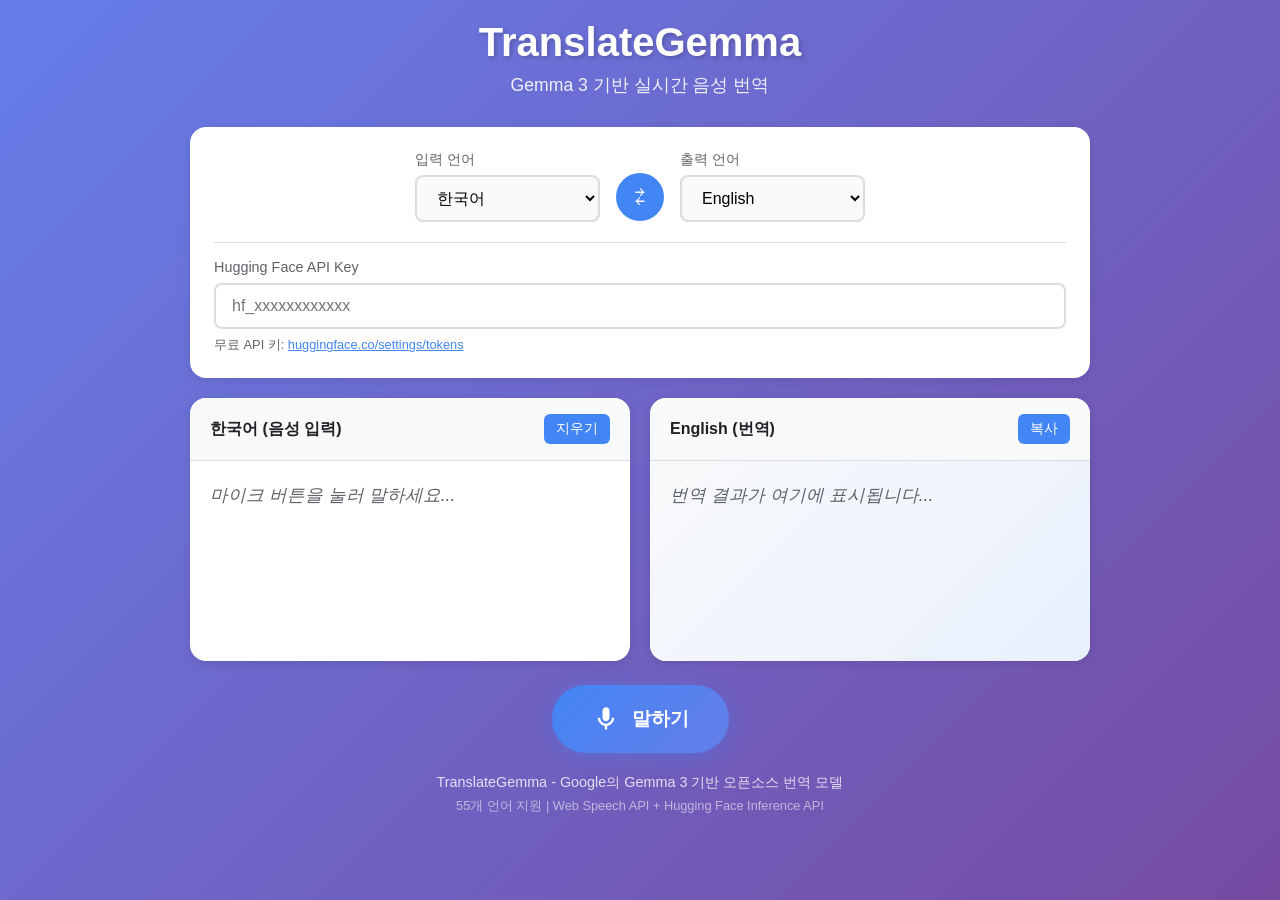
==== index.html @ 836a9e8d "feat: TranslateGemma 실시간 음성 번역 웹앱 구현 - Web Speech API를 사용한 음성 인식 (14개 언어 지원) - Hugging Face API로 Tra" ====
<!DOCTYPE html>
<html lang="ko">
<head>
    <meta charset="UTF-8">
    <meta name="viewport" content="width=device-width, initial-scale=1.0">
    <title>TranslateGemma - 실시간 음성 번역</title>
    <link rel="stylesheet" href="styles.css">
</head>
<body>
    <div class="container">
        <header>
            <h1>TranslateGemma</h1>
            <p class="subtitle">Gemma 3 기반 실시간 음성 번역</p>
        </header>

        <div class="settings">
            <div class="language-select">
                <div class="select-group">
                    <label for="sourceLang">입력 언어</label>
                    <select id="sourceLang">
                        <option value="ko">한국어</option>
                        <option value="en">English</option>
                        <option value="ja">日本語</option>
                        <option value="zh">中文</option>
                        <option value="es">Español</option>
                        <option value="fr">Français</option>
                        <option value="de">Deutsch</option>
                        <option value="pt">Português</option>
                        <option value="ru">Русский</option>
                        <option value="ar">العربية</option>
                        <option value="hi">हिन्दी</option>
                        <option value="vi">Tiếng Việt</option>
                        <option value="th">ไทย</option>
                        <option value="id">Bahasa Indonesia</option>
                    </select>
                </div>

                <button id="swapLang" class="swap-btn" title="언어 교환">⇄</button>

                <div class="select-group">
                    <label for="targetLang">출력 언어</label>
                    <select id="targetLang">
                        <option value="en">English</option>
                        <option value="ko">한국어</option>
                        <option value="ja">日本語</option>
                        <option value="zh">中文</option>
                        <option value="es">Español</option>
                        <option value="fr">Français</option>
                        <option value="de">Deutsch</option>
                        <option value="pt">Português</option>
                        <option value="ru">Русский</option>
                        <option value="ar">العربية</option>
                        <option value="hi">हिन्दी</option>
                        <option value="vi">Tiếng Việt</option>
                        <option value="th">ไทย</option>
                        <option value="id">Bahasa Indonesia</option>
                    </select>
                </div>
            </div>

            <div class="api-settings">
                <label for="apiKey">Hugging Face API Key</label>
                <input type="password" id="apiKey" placeholder="hf_xxxxxxxxxxxx">
                <small>무료 API 키: <a href="https://huggingface.co/settings/tokens" target="_blank">huggingface.co/settings/tokens</a></small>
            </div>
        </div>

        <div class="translation-area">
            <div class="panel source-panel">
                <div class="panel-header">
                    <span id="sourceLabel">한국어 (음성 입력)</span>
                    <button id="clearSource" class="clear-btn">지우기</button>
                </div>
                <div class="text-content" id="sourceText">
                    <p class="placeholder">마이크 버튼을 눌러 말하세요...</p>
                </div>
            </div>

            <div class="panel target-panel">
                <div class="panel-header">
                    <span id="targetLabel">English (번역)</span>
                    <button id="copyTarget" class="copy-btn">복사</button>
                </div>
                <div class="text-content" id="targetText">
                    <p class="placeholder">번역 결과가 여기에 표시됩니다...</p>
                </div>
            </div>
        </div>

        <div class="controls">
            <button id="micBtn" class="mic-btn">
                <svg class="mic-icon" viewBox="0 0 24 24" fill="currentColor">
                    <path d="M12 14c1.66 0 3-1.34 3-3V5c0-1.66-1.34-3-3-3S9 3.34 9 5v6c0 1.66 1.34 3 3 3z"/>
                    <path d="M17 11c0 2.76-2.24 5-5 5s-5-2.24-5-5H5c0 3.53 2.61 6.43 6 6.92V21h2v-3.08c3.39-.49 6-3.39 6-6.92h-2z"/>
                </svg>
                <span>말하기</span>
            </button>
        </div>

        <div id="status" class="status"></div>

        <footer>
            <p>TranslateGemma - Google의 Gemma 3 기반 오픈소스 번역 모델</p>
            <p class="tech-info">55개 언어 지원 | Web Speech API + Hugging Face Inference API</p>
        </footer>
    </div>

    <script src="app.js"></script>
</body>
</html>
---- styles.css ----
* {
    margin: 0;
    padding: 0;
    box-sizing: border-box;
}

:root {
    --primary: #4285f4;
    --primary-dark: #3367d6;
    --success: #34a853;
    --warning: #fbbc05;
    --error: #ea4335;
    --bg: #f8f9fa;
    --card: #ffffff;
    --text: #202124;
    --text-secondary: #5f6368;
    --border: #dadce0;
    --shadow: 0 2px 10px rgba(0, 0, 0, 0.1);
}

body {
    font-family: 'Segoe UI', -apple-system, BlinkMacSystemFont, sans-serif;
    background: linear-gradient(135deg, #667eea 0%, #764ba2 100%);
    min-height: 100vh;
    padding: 20px;
}

.container {
    max-width: 900px;
    margin: 0 auto;
}

header {
    text-align: center;
    margin-bottom: 30px;
    color: white;
}

header h1 {
    font-size: 2.5rem;
    font-weight: 700;
    margin-bottom: 8px;
    text-shadow: 2px 2px 4px rgba(0, 0, 0, 0.2);
}

.subtitle {
    font-size: 1.1rem;
    opacity: 0.9;
}

.settings {
    background: var(--card);
    border-radius: 16px;
    padding: 24px;
    margin-bottom: 20px;
    box-shadow: var(--shadow);
}

.language-select {
    display: flex;
    align-items: center;
    justify-content: center;
    gap: 16px;
    margin-bottom: 20px;
    flex-wrap: wrap;
}

.select-group {
    display: flex;
    flex-direction: column;
    gap: 6px;
}

.select-group label {
    font-size: 0.85rem;
    color: var(--text-secondary);
    font-weight: 500;
}

.select-group select {
    padding: 12px 16px;
    font-size: 1rem;
    border: 2px solid var(--border);
    border-radius: 8px;
    background: var(--bg);
    cursor: pointer;
    min-width: 160px;
    transition: border-color 0.2s;
}

.select-group select:focus {
    outline: none;
    border-color: var(--primary);
}

.swap-btn {
    width: 48px;
    height: 48px;
    border: none;
    background: var(--primary);
    color: white;
    border-radius: 50%;
    font-size: 1.5rem;
    cursor: pointer;
    transition: transform 0.3s, background 0.2s;
    margin-top: 20px;
}

.swap-btn:hover {
    background: var(--primary-dark);
    transform: rotate(180deg);
}

.api-settings {
    display: flex;
    flex-direction: column;
    gap: 8px;
    padding-top: 16px;
    border-top: 1px solid var(--border);
}

.api-settings label {
    font-size: 0.9rem;
    color: var(--text-secondary);
    font-weight: 500;
}

.api-settings input {
    padding: 12px 16px;
    font-size: 1rem;
    border: 2px solid var(--border);
    border-radius: 8px;
    transition: border-color 0.2s;
}

.api-settings input:focus {
    outline: none;
    border-color: var(--primary);
}

.api-settings small {
    color: var(--text-secondary);
    font-size: 0.8rem;
}

.api-settings a {
    color: var(--primary);
}

.translation-area {
    display: grid;
    grid-template-columns: 1fr 1fr;
    gap: 20px;
    margin-bottom: 24px;
}

@media (max-width: 700px) {
    .translation-area {
        grid-template-columns: 1fr;
    }
}

.panel {
    background: var(--card);
    border-radius: 16px;
    box-shadow: var(--shadow);
    overflow: hidden;
}

.panel-header {
    display: flex;
    justify-content: space-between;
    align-items: center;
    padding: 16px 20px;
    background: var(--bg);
    border-bottom: 1px solid var(--border);
}

.panel-header span {
    font-weight: 600;
    color: var(--text);
}

.clear-btn, .copy-btn {
    padding: 6px 12px;
    font-size: 0.85rem;
    border: none;
    background: var(--primary);
    color: white;
    border-radius: 6px;
    cursor: pointer;
    transition: background 0.2s;
}

.clear-btn:hover, .copy-btn:hover {
    background: var(--primary-dark);
}

.text-content {
    padding: 20px;
    min-height: 200px;
    font-size: 1.1rem;
    line-height: 1.6;
    color: var(--text);
}

.text-content .placeholder {
    color: var(--text-secondary);
    font-style: italic;
}

.controls {
    display: flex;
    justify-content: center;
    margin-bottom: 20px;
}

.mic-btn {
    display: flex;
    align-items: center;
    gap: 12px;
    padding: 20px 40px;
    font-size: 1.2rem;
    font-weight: 600;
    border: none;
    background: linear-gradient(135deg, #4285f4 0%, #667eea 100%);
    color: white;
    border-radius: 50px;
    cursor: pointer;
    transition: transform 0.2s, box-shadow 0.2s;
    box-shadow: 0 4px 20px rgba(66, 133, 244, 0.4);
}

.mic-btn:hover {
    transform: scale(1.05);
    box-shadow: 0 6px 25px rgba(66, 133, 244, 0.5);
}

.mic-btn.listening {
    background: linear-gradient(135deg, #ea4335 0%, #ff6b6b 100%);
    animation: pulse 1.5s infinite;
    box-shadow: 0 4px 20px rgba(234, 67, 53, 0.4);
}

.mic-btn.listening:hover {
    box-shadow: 0 6px 25px rgba(234, 67, 53, 0.5);
}

@keyframes pulse {
    0%, 100% { transform: scale(1); }
    50% { transform: scale(1.05); }
}

.mic-icon {
    width: 28px;
    height: 28px;
}

.status {
    text-align: center;
    padding: 12px;
    border-radius: 8px;
    margin-bottom: 20px;
    font-weight: 500;
    display: none;
}

.status.show {
    display: block;
}

.status.info {
    background: rgba(66, 133, 244, 0.1);
    color: var(--primary);
}

.status.success {
    background: rgba(52, 168, 83, 0.1);
    color: var(--success);
}

.status.error {
    background: rgba(234, 67, 53, 0.1);
    color: var(--error);
}

.status.warning {
    background: rgba(251, 188, 5, 0.1);
    color: #b36b00;
}

footer {
    text-align: center;
    color: rgba(255, 255, 255, 0.8);
    font-size: 0.9rem;
}

footer p {
    margin-bottom: 6px;
}

.tech-info {
    font-size: 0.8rem;
    opacity: 0.7;
}

/* Listening animation */
.listening-indicator {
    display: inline-flex;
    gap: 4px;
    margin-left: 8px;
}

.listening-indicator span {
    width: 4px;
    height: 16px;
    background: currentColor;
    border-radius: 2px;
    animation: soundwave 0.5s infinite ease-in-out;
}

.listening-indicator span:nth-child(1) { animation-delay: 0s; }
.listening-indicator span:nth-child(2) { animation-delay: 0.1s; }
.listening-indicator span:nth-child(3) { animation-delay: 0.2s; }
.listening-indicator span:nth-child(4) { animation-delay: 0.3s; }

@keyframes soundwave {
    0%, 100% { transform: scaleY(0.5); }
    50% { transform: scaleY(1); }
}

/* Loading spinner */
.loading {
    display: inline-block;
    width: 20px;
    height: 20px;
    border: 3px solid rgba(255, 255, 255, 0.3);
    border-radius: 50%;
    border-top-color: white;
    animation: spin 1s linear infinite;
    margin-left: 8px;
}

@keyframes spin {
    to { transform: rotate(360deg); }
}

.target-panel .text-content {
    background: linear-gradient(135deg, #f8f9fa 0%, #e8f0fe 100%);
}
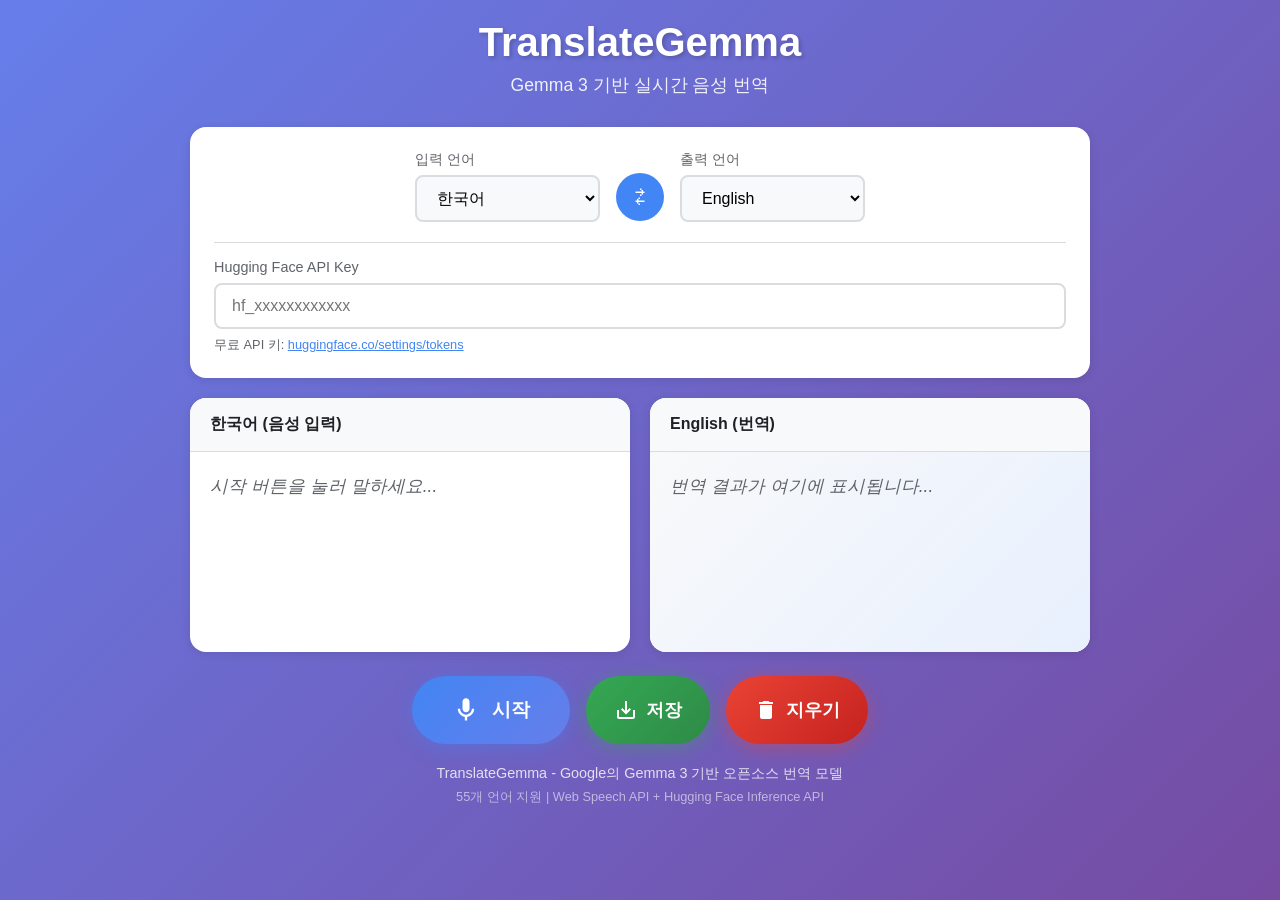
==== commit e7927f2b: "feat: 실시간 누적 번역 및 저장/지우기 기능 추가 - 시작 버튼: 실시간 음성 인식 및 번역 시작/중지 - 저장 버튼: 번역 기록을 txt 파일로 다운로드 - 지우기 버튼: " ====
--- a/index.html
+++ b/index.html
@@ -69,17 +69,15 @@
             <div class="panel source-panel">
                 <div class="panel-header">
                     <span id="sourceLabel">한국어 (음성 입력)</span>
-                    <button id="clearSource" class="clear-btn">지우기</button>
                 </div>
                 <div class="text-content" id="sourceText">
-                    <p class="placeholder">마이크 버튼을 눌러 말하세요...</p>
+                    <p class="placeholder">시작 버튼을 눌러 말하세요...</p>
                 </div>
             </div>
 
             <div class="panel target-panel">
                 <div class="panel-header">
                     <span id="targetLabel">English (번역)</span>
-                    <button id="copyTarget" class="copy-btn">복사</button>
                 </div>
                 <div class="text-content" id="targetText">
                     <p class="placeholder">번역 결과가 여기에 표시됩니다...</p>
@@ -93,7 +91,19 @@
                     <path d="M12 14c1.66 0 3-1.34 3-3V5c0-1.66-1.34-3-3-3S9 3.34 9 5v6c0 1.66 1.34 3 3 3z"/>
                     <path d="M17 11c0 2.76-2.24 5-5 5s-5-2.24-5-5H5c0 3.53 2.61 6.43 6 6.92V21h2v-3.08c3.39-.49 6-3.39 6-6.92h-2z"/>
                 </svg>
-                <span>말하기</span>
+                <span>시작</span>
+            </button>
+            <button id="saveBtn" class="save-btn">
+                <svg class="save-icon" viewBox="0 0 24 24" fill="currentColor">
+                    <path d="M19 12v7H5v-7H3v7c0 1.1.9 2 2 2h14c1.1 0 2-.9 2-2v-7h-2zm-6 .67l2.59-2.58L17 11.5l-5 5-5-5 1.41-1.41L11 12.67V3h2v9.67z"/>
+                </svg>
+                <span>저장</span>
+            </button>
+            <button id="clearAllBtn" class="clear-all-btn">
+                <svg class="clear-icon" viewBox="0 0 24 24" fill="currentColor">
+                    <path d="M6 19c0 1.1.9 2 2 2h8c1.1 0 2-.9 2-2V7H6v12zM19 4h-3.5l-1-1h-5l-1 1H5v2h14V4z"/>
+                </svg>
+                <span>지우기</span>
             </button>
         </div>
 
--- a/styles.css
+++ b/styles.css
@@ -209,10 +209,38 @@
     font-style: italic;
 }
 
+.text-content .history-item {
+    margin-bottom: 12px;
+    padding-bottom: 12px;
+    border-bottom: 1px solid var(--border);
+}
+
+.text-content .history-item:last-child {
+    border-bottom: none;
+}
+
+.text-content .interim {
+    color: var(--text-secondary);
+    font-style: italic;
+}
+
+.text-content .current {
+    color: var(--primary);
+    font-weight: 500;
+}
+
+.text-content .translating {
+    color: var(--primary);
+    display: flex;
+    align-items: center;
+}
+
 .controls {
     display: flex;
     justify-content: center;
+    gap: 16px;
     margin-bottom: 20px;
+    flex-wrap: wrap;
 }
 
 .mic-btn {
@@ -348,3 +376,57 @@
 .target-panel .text-content {
     background: linear-gradient(135deg, #f8f9fa 0%, #e8f0fe 100%);
 }
+
+/* 저장 버튼 */
+.save-btn {
+    display: flex;
+    align-items: center;
+    gap: 8px;
+    padding: 16px 28px;
+    font-size: 1.1rem;
+    font-weight: 600;
+    border: none;
+    background: linear-gradient(135deg, #34a853 0%, #2e8b47 100%);
+    color: white;
+    border-radius: 50px;
+    cursor: pointer;
+    transition: transform 0.2s, box-shadow 0.2s;
+    box-shadow: 0 4px 20px rgba(52, 168, 83, 0.4);
+}
+
+.save-btn:hover {
+    transform: scale(1.05);
+    box-shadow: 0 6px 25px rgba(52, 168, 83, 0.5);
+}
+
+.save-icon {
+    width: 24px;
+    height: 24px;
+}
+
+/* 지우기 버튼 */
+.clear-all-btn {
+    display: flex;
+    align-items: center;
+    gap: 8px;
+    padding: 16px 28px;
+    font-size: 1.1rem;
+    font-weight: 600;
+    border: none;
+    background: linear-gradient(135deg, #ea4335 0%, #c5221f 100%);
+    color: white;
+    border-radius: 50px;
+    cursor: pointer;
+    transition: transform 0.2s, box-shadow 0.2s;
+    box-shadow: 0 4px 20px rgba(234, 67, 53, 0.4);
+}
+
+.clear-all-btn:hover {
+    transform: scale(1.05);
+    box-shadow: 0 6px 25px rgba(234, 67, 53, 0.5);
+}
+
+.clear-icon {
+    width: 24px;
+    height: 24px;
+}
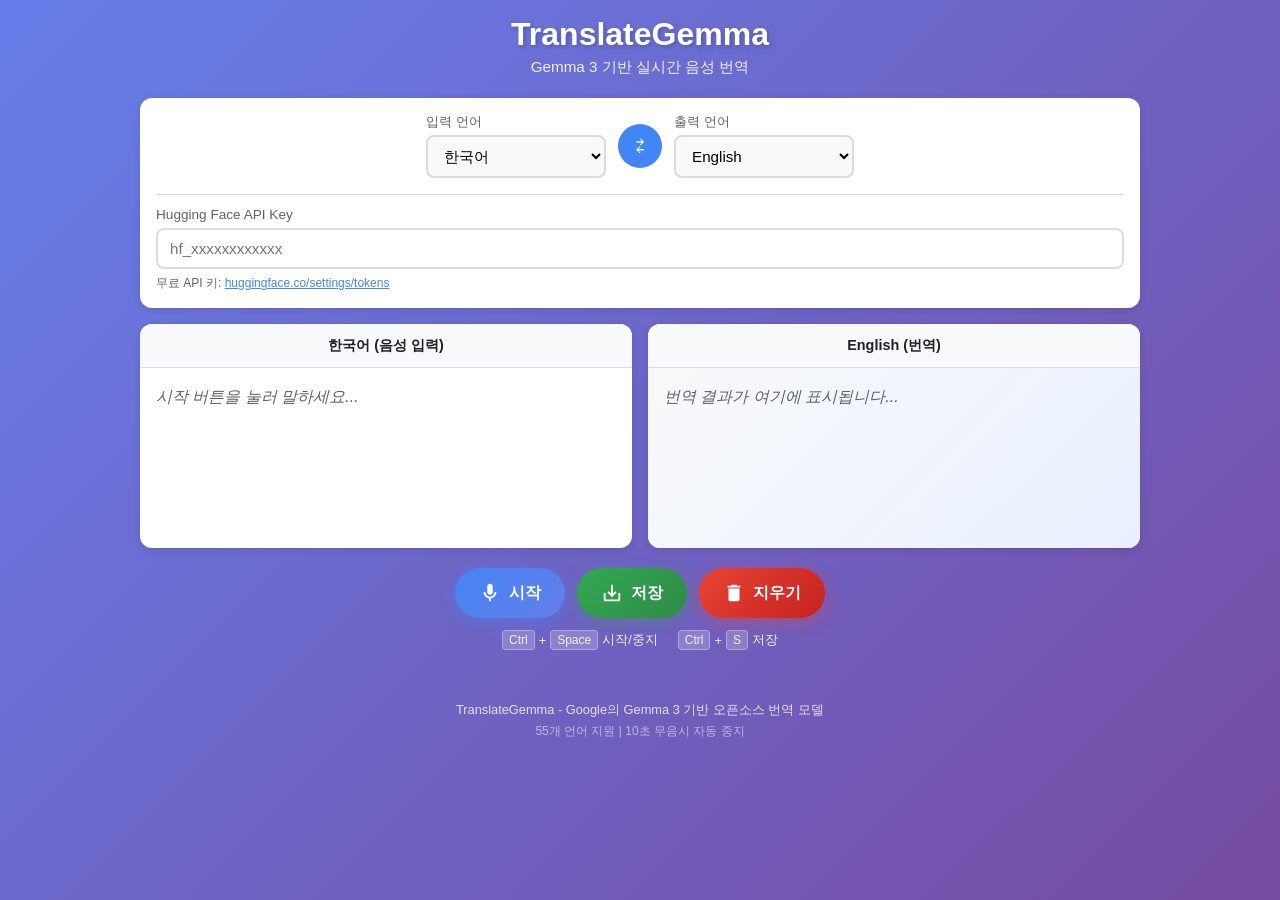
==== commit 933de71d: "fix: 번역 API 수정 및 UI/UX 개선 - 여러 Gemma 모델 폴백 지원으로 안정성 향상 - 10초 무음시 자동 중지 기능 추가 - 단축키 표시 (Ctrl+Space, C" ====
--- a/index.html
+++ b/index.html
@@ -107,11 +107,18 @@
             </button>
         </div>
 
+        <div class="shortcuts">
+            <span class="shortcut-item"><kbd>Ctrl</kbd>+<kbd>Space</kbd> 시작/중지</span>
+            <span class="shortcut-item"><kbd>Ctrl</kbd>+<kbd>S</kbd> 저장</span>
+        </div>
+
         <div id="status" class="status"></div>
+
+        <div id="silenceTimer" class="silence-timer"></div>
 
         <footer>
             <p>TranslateGemma - Google의 Gemma 3 기반 오픈소스 번역 모델</p>
-            <p class="tech-info">55개 언어 지원 | Web Speech API + Hugging Face Inference API</p>
+            <p class="tech-info">55개 언어 지원 | 10초 무음시 자동 중지</p>
         </footer>
     </div>
 
--- a/styles.css
+++ b/styles.css
@@ -22,37 +22,37 @@
     font-family: 'Segoe UI', -apple-system, BlinkMacSystemFont, sans-serif;
     background: linear-gradient(135deg, #667eea 0%, #764ba2 100%);
     min-height: 100vh;
-    padding: 20px;
+    padding: 16px;
 }
 
 .container {
-    max-width: 900px;
+    max-width: 1000px;
     margin: 0 auto;
 }
 
 header {
     text-align: center;
-    margin-bottom: 30px;
+    margin-bottom: 20px;
     color: white;
 }
 
 header h1 {
-    font-size: 2.5rem;
+    font-size: 2rem;
     font-weight: 700;
-    margin-bottom: 8px;
+    margin-bottom: 4px;
     text-shadow: 2px 2px 4px rgba(0, 0, 0, 0.2);
 }
 
 .subtitle {
-    font-size: 1.1rem;
+    font-size: 0.95rem;
     opacity: 0.9;
 }
 
 .settings {
     background: var(--card);
-    border-radius: 16px;
-    padding: 24px;
-    margin-bottom: 20px;
+    border-radius: 12px;
+    padding: 16px;
+    margin-bottom: 16px;
     box-shadow: var(--shadow);
 }
 
@@ -60,32 +60,35 @@
     display: flex;
     align-items: center;
     justify-content: center;
-    gap: 16px;
-    margin-bottom: 20px;
+    gap: 12px;
+    margin-bottom: 16px;
     flex-wrap: wrap;
 }
 
 .select-group {
     display: flex;
     flex-direction: column;
-    gap: 6px;
+    gap: 4px;
+    flex: 1;
+    min-width: 120px;
+    max-width: 180px;
 }
 
 .select-group label {
-    font-size: 0.85rem;
+    font-size: 0.8rem;
     color: var(--text-secondary);
     font-weight: 500;
 }
 
 .select-group select {
-    padding: 12px 16px;
-    font-size: 1rem;
+    padding: 10px 12px;
+    font-size: 0.95rem;
     border: 2px solid var(--border);
     border-radius: 8px;
     background: var(--bg);
     cursor: pointer;
-    min-width: 160px;
     transition: border-color 0.2s;
+    width: 100%;
 }
 
 .select-group select:focus {
@@ -94,16 +97,16 @@
 }
 
 .swap-btn {
-    width: 48px;
-    height: 48px;
+    width: 44px;
+    height: 44px;
     border: none;
     background: var(--primary);
     color: white;
     border-radius: 50%;
-    font-size: 1.5rem;
+    font-size: 1.3rem;
     cursor: pointer;
     transition: transform 0.3s, background 0.2s;
-    margin-top: 20px;
+    flex-shrink: 0;
 }
 
 .swap-btn:hover {
@@ -114,20 +117,20 @@
 .api-settings {
     display: flex;
     flex-direction: column;
-    gap: 8px;
-    padding-top: 16px;
+    gap: 6px;
+    padding-top: 12px;
     border-top: 1px solid var(--border);
 }
 
 .api-settings label {
-    font-size: 0.9rem;
+    font-size: 0.85rem;
     color: var(--text-secondary);
     font-weight: 500;
 }
 
 .api-settings input {
-    padding: 12px 16px;
-    font-size: 1rem;
+    padding: 10px 12px;
+    font-size: 0.95rem;
     border: 2px solid var(--border);
     border-radius: 8px;
     transition: border-color 0.2s;
@@ -140,7 +143,7 @@
 
 .api-settings small {
     color: var(--text-secondary);
-    font-size: 0.8rem;
+    font-size: 0.75rem;
 }
 
 .api-settings a {
@@ -150,28 +153,24 @@
 .translation-area {
     display: grid;
     grid-template-columns: 1fr 1fr;
-    gap: 20px;
-    margin-bottom: 24px;
-}
-
-@media (max-width: 700px) {
-    .translation-area {
-        grid-template-columns: 1fr;
-    }
+    gap: 16px;
+    margin-bottom: 20px;
 }
 
 .panel {
     background: var(--card);
-    border-radius: 16px;
+    border-radius: 12px;
     box-shadow: var(--shadow);
     overflow: hidden;
+    display: flex;
+    flex-direction: column;
 }
 
 .panel-header {
     display: flex;
-    justify-content: space-between;
+    justify-content: center;
     align-items: center;
-    padding: 16px 20px;
+    padding: 12px 16px;
     background: var(--bg);
     border-bottom: 1px solid var(--border);
 }
@@ -179,27 +178,15 @@
 .panel-header span {
     font-weight: 600;
     color: var(--text);
-}
-
-.clear-btn, .copy-btn {
-    padding: 6px 12px;
-    font-size: 0.85rem;
-    border: none;
-    background: var(--primary);
-    color: white;
-    border-radius: 6px;
-    cursor: pointer;
-    transition: background 0.2s;
-}
-
-.clear-btn:hover, .copy-btn:hover {
-    background: var(--primary-dark);
+    font-size: 0.9rem;
 }
 
 .text-content {
-    padding: 20px;
-    min-height: 200px;
-    font-size: 1.1rem;
+    padding: 16px;
+    min-height: 180px;
+    max-height: 300px;
+    overflow-y: auto;
+    font-size: 1rem;
     line-height: 1.6;
     color: var(--text);
 }
@@ -210,13 +197,15 @@
 }
 
 .text-content .history-item {
-    margin-bottom: 12px;
-    padding-bottom: 12px;
+    margin-bottom: 10px;
+    padding-bottom: 10px;
     border-bottom: 1px solid var(--border);
 }
 
 .text-content .history-item:last-child {
     border-bottom: none;
+    margin-bottom: 0;
+    padding-bottom: 0;
 }
 
 .text-content .interim {
@@ -235,20 +224,24 @@
     align-items: center;
 }
 
+.target-panel .text-content {
+    background: linear-gradient(135deg, #f8f9fa 0%, #e8f0fe 100%);
+}
+
 .controls {
     display: flex;
     justify-content: center;
-    gap: 16px;
-    margin-bottom: 20px;
+    gap: 12px;
+    margin-bottom: 12px;
     flex-wrap: wrap;
 }
 
 .mic-btn {
     display: flex;
     align-items: center;
-    gap: 12px;
-    padding: 20px 40px;
-    font-size: 1.2rem;
+    gap: 8px;
+    padding: 14px 24px;
+    font-size: 1rem;
     font-weight: 600;
     border: none;
     background: linear-gradient(135deg, #4285f4 0%, #667eea 100%);
@@ -256,134 +249,40 @@
     border-radius: 50px;
     cursor: pointer;
     transition: transform 0.2s, box-shadow 0.2s;
-    box-shadow: 0 4px 20px rgba(66, 133, 244, 0.4);
+    box-shadow: 0 4px 15px rgba(66, 133, 244, 0.4);
 }
 
 .mic-btn:hover {
     transform: scale(1.05);
-    box-shadow: 0 6px 25px rgba(66, 133, 244, 0.5);
+    box-shadow: 0 6px 20px rgba(66, 133, 244, 0.5);
 }
 
 .mic-btn.listening {
     background: linear-gradient(135deg, #ea4335 0%, #ff6b6b 100%);
     animation: pulse 1.5s infinite;
-    box-shadow: 0 4px 20px rgba(234, 67, 53, 0.4);
+    box-shadow: 0 4px 15px rgba(234, 67, 53, 0.4);
 }
 
 .mic-btn.listening:hover {
-    box-shadow: 0 6px 25px rgba(234, 67, 53, 0.5);
+    box-shadow: 0 6px 20px rgba(234, 67, 53, 0.5);
 }
 
 @keyframes pulse {
     0%, 100% { transform: scale(1); }
-    50% { transform: scale(1.05); }
+    50% { transform: scale(1.03); }
 }
 
 .mic-icon {
-    width: 28px;
-    height: 28px;
-}
-
-.status {
-    text-align: center;
-    padding: 12px;
-    border-radius: 8px;
-    margin-bottom: 20px;
-    font-weight: 500;
-    display: none;
-}
-
-.status.show {
-    display: block;
-}
-
-.status.info {
-    background: rgba(66, 133, 244, 0.1);
-    color: var(--primary);
-}
-
-.status.success {
-    background: rgba(52, 168, 83, 0.1);
-    color: var(--success);
-}
-
-.status.error {
-    background: rgba(234, 67, 53, 0.1);
-    color: var(--error);
-}
-
-.status.warning {
-    background: rgba(251, 188, 5, 0.1);
-    color: #b36b00;
-}
-
-footer {
-    text-align: center;
-    color: rgba(255, 255, 255, 0.8);
-    font-size: 0.9rem;
-}
-
-footer p {
-    margin-bottom: 6px;
-}
-
-.tech-info {
-    font-size: 0.8rem;
-    opacity: 0.7;
-}
-
-/* Listening animation */
-.listening-indicator {
-    display: inline-flex;
-    gap: 4px;
-    margin-left: 8px;
-}
-
-.listening-indicator span {
-    width: 4px;
-    height: 16px;
-    background: currentColor;
-    border-radius: 2px;
-    animation: soundwave 0.5s infinite ease-in-out;
-}
-
-.listening-indicator span:nth-child(1) { animation-delay: 0s; }
-.listening-indicator span:nth-child(2) { animation-delay: 0.1s; }
-.listening-indicator span:nth-child(3) { animation-delay: 0.2s; }
-.listening-indicator span:nth-child(4) { animation-delay: 0.3s; }
-
-@keyframes soundwave {
-    0%, 100% { transform: scaleY(0.5); }
-    50% { transform: scaleY(1); }
-}
-
-/* Loading spinner */
-.loading {
-    display: inline-block;
-    width: 20px;
-    height: 20px;
-    border: 3px solid rgba(255, 255, 255, 0.3);
-    border-radius: 50%;
-    border-top-color: white;
-    animation: spin 1s linear infinite;
-    margin-left: 8px;
-}
-
-@keyframes spin {
-    to { transform: rotate(360deg); }
-}
-
-.target-panel .text-content {
-    background: linear-gradient(135deg, #f8f9fa 0%, #e8f0fe 100%);
-}
-
-/* 저장 버튼 */
+    width: 22px;
+    height: 22px;
+}
+
 .save-btn {
     display: flex;
     align-items: center;
     gap: 8px;
-    padding: 16px 28px;
-    font-size: 1.1rem;
+    padding: 14px 24px;
+    font-size: 1rem;
     font-weight: 600;
     border: none;
     background: linear-gradient(135deg, #34a853 0%, #2e8b47 100%);
@@ -391,26 +290,25 @@
     border-radius: 50px;
     cursor: pointer;
     transition: transform 0.2s, box-shadow 0.2s;
-    box-shadow: 0 4px 20px rgba(52, 168, 83, 0.4);
+    box-shadow: 0 4px 15px rgba(52, 168, 83, 0.4);
 }
 
 .save-btn:hover {
     transform: scale(1.05);
-    box-shadow: 0 6px 25px rgba(52, 168, 83, 0.5);
+    box-shadow: 0 6px 20px rgba(52, 168, 83, 0.5);
 }
 
 .save-icon {
-    width: 24px;
-    height: 24px;
-}
-
-/* 지우기 버튼 */
+    width: 22px;
+    height: 22px;
+}
+
 .clear-all-btn {
     display: flex;
     align-items: center;
     gap: 8px;
-    padding: 16px 28px;
-    font-size: 1.1rem;
+    padding: 14px 24px;
+    font-size: 1rem;
     font-weight: 600;
     border: none;
     background: linear-gradient(135deg, #ea4335 0%, #c5221f 100%);
@@ -418,15 +316,296 @@
     border-radius: 50px;
     cursor: pointer;
     transition: transform 0.2s, box-shadow 0.2s;
-    box-shadow: 0 4px 20px rgba(234, 67, 53, 0.4);
+    box-shadow: 0 4px 15px rgba(234, 67, 53, 0.4);
 }
 
 .clear-all-btn:hover {
     transform: scale(1.05);
-    box-shadow: 0 6px 25px rgba(234, 67, 53, 0.5);
+    box-shadow: 0 6px 20px rgba(234, 67, 53, 0.5);
 }
 
 .clear-icon {
-    width: 24px;
-    height: 24px;
-}
+    width: 22px;
+    height: 22px;
+}
+
+/* 단축키 표시 */
+.shortcuts {
+    display: flex;
+    justify-content: center;
+    gap: 20px;
+    margin-bottom: 12px;
+    flex-wrap: wrap;
+}
+
+.shortcut-item {
+    color: rgba(255, 255, 255, 0.9);
+    font-size: 0.8rem;
+    display: flex;
+    align-items: center;
+    gap: 4px;
+}
+
+kbd {
+    background: rgba(255, 255, 255, 0.2);
+    border: 1px solid rgba(255, 255, 255, 0.3);
+    border-radius: 4px;
+    padding: 2px 6px;
+    font-size: 0.75rem;
+    font-family: inherit;
+}
+
+/* 상태 표시 */
+.status {
+    text-align: center;
+    padding: 10px 16px;
+    border-radius: 8px;
+    margin-bottom: 12px;
+    font-weight: 500;
+    font-size: 0.9rem;
+    display: none;
+}
+
+.status.show {
+    display: block;
+}
+
+.status.info {
+    background: rgba(66, 133, 244, 0.15);
+    color: white;
+}
+
+.status.success {
+    background: rgba(52, 168, 83, 0.15);
+    color: #a8e6a3;
+}
+
+.status.error {
+    background: rgba(234, 67, 53, 0.15);
+    color: #ffa8a8;
+}
+
+.status.warning {
+    background: rgba(251, 188, 5, 0.15);
+    color: #ffe066;
+}
+
+/* 무음 타이머 */
+.silence-timer {
+    text-align: center;
+    color: rgba(255, 255, 255, 0.8);
+    font-size: 0.85rem;
+    margin-bottom: 12px;
+    min-height: 20px;
+}
+
+.silence-timer.warning {
+    color: #ffe066;
+    font-weight: 600;
+}
+
+footer {
+    text-align: center;
+    color: rgba(255, 255, 255, 0.8);
+    font-size: 0.8rem;
+    padding-top: 8px;
+}
+
+footer p {
+    margin-bottom: 4px;
+}
+
+.tech-info {
+    font-size: 0.75rem;
+    opacity: 0.7;
+}
+
+/* 음성 인식 애니메이션 */
+.listening-indicator {
+    display: inline-flex;
+    gap: 3px;
+    margin-left: 6px;
+}
+
+.listening-indicator span {
+    width: 3px;
+    height: 14px;
+    background: currentColor;
+    border-radius: 2px;
+    animation: soundwave 0.5s infinite ease-in-out;
+}
+
+.listening-indicator span:nth-child(1) { animation-delay: 0s; }
+.listening-indicator span:nth-child(2) { animation-delay: 0.1s; }
+.listening-indicator span:nth-child(3) { animation-delay: 0.2s; }
+.listening-indicator span:nth-child(4) { animation-delay: 0.3s; }
+
+@keyframes soundwave {
+    0%, 100% { transform: scaleY(0.5); }
+    50% { transform: scaleY(1); }
+}
+
+/* 로딩 스피너 */
+.loading {
+    display: inline-block;
+    width: 16px;
+    height: 16px;
+    border: 2px solid var(--border);
+    border-radius: 50%;
+    border-top-color: var(--primary);
+    animation: spin 0.8s linear infinite;
+    margin-left: 6px;
+}
+
+@keyframes spin {
+    to { transform: rotate(360deg); }
+}
+
+/* 태블릿 (768px 이하) */
+@media (max-width: 768px) {
+    body {
+        padding: 12px;
+    }
+
+    header h1 {
+        font-size: 1.6rem;
+    }
+
+    .subtitle {
+        font-size: 0.85rem;
+    }
+
+    .settings {
+        padding: 14px;
+    }
+
+    .language-select {
+        gap: 10px;
+    }
+
+    .select-group {
+        min-width: 100px;
+    }
+
+    .translation-area {
+        grid-template-columns: 1fr;
+        gap: 12px;
+    }
+
+    .text-content {
+        min-height: 150px;
+        max-height: 200px;
+    }
+
+    .controls {
+        gap: 10px;
+    }
+
+    .mic-btn, .save-btn, .clear-all-btn {
+        padding: 12px 20px;
+        font-size: 0.95rem;
+    }
+
+    .mic-icon, .save-icon, .clear-icon {
+        width: 20px;
+        height: 20px;
+    }
+
+    .shortcuts {
+        gap: 12px;
+    }
+
+    .shortcut-item {
+        font-size: 0.75rem;
+    }
+}
+
+/* 모바일 (480px 이하) */
+@media (max-width: 480px) {
+    body {
+        padding: 8px;
+    }
+
+    header {
+        margin-bottom: 12px;
+    }
+
+    header h1 {
+        font-size: 1.4rem;
+    }
+
+    .subtitle {
+        font-size: 0.8rem;
+    }
+
+    .settings {
+        padding: 12px;
+        border-radius: 10px;
+    }
+
+    .language-select {
+        flex-direction: column;
+        gap: 8px;
+    }
+
+    .select-group {
+        width: 100%;
+        max-width: none;
+    }
+
+    .swap-btn {
+        width: 40px;
+        height: 40px;
+        font-size: 1.2rem;
+        transform: rotate(90deg);
+    }
+
+    .swap-btn:hover {
+        transform: rotate(270deg);
+    }
+
+    .panel {
+        border-radius: 10px;
+    }
+
+    .panel-header {
+        padding: 10px 12px;
+    }
+
+    .panel-header span {
+        font-size: 0.85rem;
+    }
+
+    .text-content {
+        padding: 12px;
+        min-height: 120px;
+        max-height: 180px;
+        font-size: 0.95rem;
+    }
+
+    .controls {
+        flex-direction: column;
+        align-items: stretch;
+        gap: 8px;
+    }
+
+    .mic-btn, .save-btn, .clear-all-btn {
+        justify-content: center;
+        padding: 14px 20px;
+        border-radius: 12px;
+    }
+
+    .shortcuts {
+        flex-direction: column;
+        gap: 6px;
+        align-items: center;
+    }
+
+    footer {
+        font-size: 0.75rem;
+    }
+
+    .tech-info {
+        font-size: 0.7rem;
+    }
+}
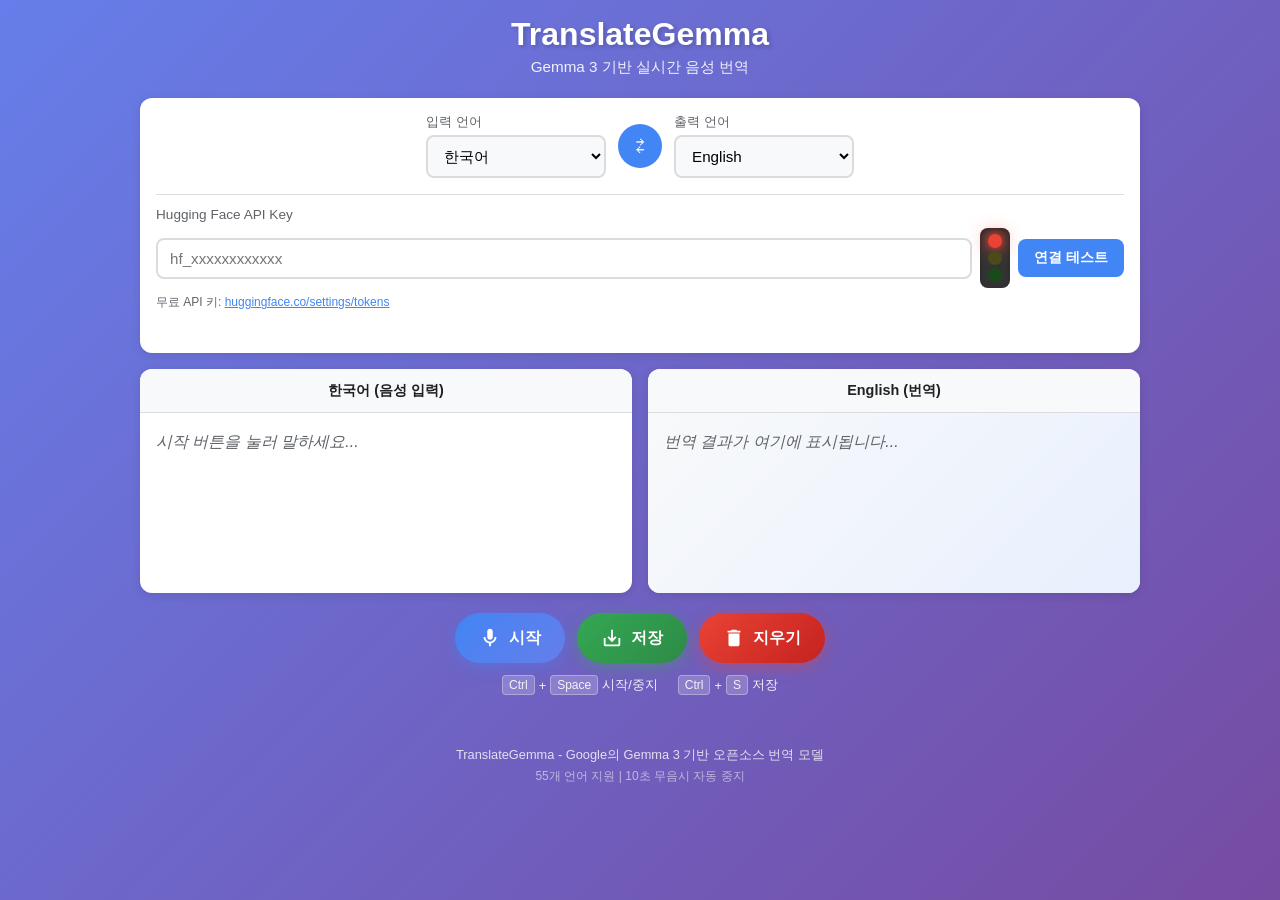
==== commit a85c2ce7: "feat: API 연결 상태 신호등 표시 및 안정적인 번역 모델 적용 - 신호등 UI로 API 연결 상태 표시 (빨강/노랑/초록) - [연결 테스트] 버튼으로 API 키 유효성 확" ====
--- a/index.html
+++ b/index.html
@@ -60,8 +60,17 @@
 
             <div class="api-settings">
                 <label for="apiKey">Hugging Face API Key</label>
-                <input type="password" id="apiKey" placeholder="hf_xxxxxxxxxxxx">
+                <div class="api-input-row">
+                    <input type="password" id="apiKey" placeholder="hf_xxxxxxxxxxxx">
+                    <div id="apiStatus" class="api-status" title="API 연결 상태">
+                        <span class="light red"></span>
+                        <span class="light yellow"></span>
+                        <span class="light green"></span>
+                    </div>
+                    <button id="testApiBtn" class="test-api-btn">연결 테스트</button>
+                </div>
                 <small>무료 API 키: <a href="https://huggingface.co/settings/tokens" target="_blank">huggingface.co/settings/tokens</a></small>
+                <div id="apiMessage" class="api-message"></div>
             </div>
         </div>
 
--- a/styles.css
+++ b/styles.css
@@ -128,7 +128,14 @@
     font-weight: 500;
 }
 
+.api-input-row {
+    display: flex;
+    gap: 8px;
+    align-items: center;
+}
+
 .api-settings input {
+    flex: 1;
     padding: 10px 12px;
     font-size: 0.95rem;
     border: 2px solid var(--border);
@@ -139,6 +146,101 @@
 .api-settings input:focus {
     outline: none;
     border-color: var(--primary);
+}
+
+/* 신호등 스타일 */
+.api-status {
+    display: flex;
+    flex-direction: column;
+    gap: 3px;
+    padding: 6px 8px;
+    background: #333;
+    border-radius: 8px;
+    box-shadow: inset 0 2px 4px rgba(0,0,0,0.3);
+}
+
+.api-status .light {
+    width: 14px;
+    height: 14px;
+    border-radius: 50%;
+    transition: all 0.3s;
+}
+
+.api-status .light.red {
+    background: #4a1a1a;
+    box-shadow: none;
+}
+
+.api-status .light.yellow {
+    background: #4a4a1a;
+    box-shadow: none;
+}
+
+.api-status .light.green {
+    background: #1a4a1a;
+    box-shadow: none;
+}
+
+/* 신호등 상태 */
+.api-status.disconnected .light.red {
+    background: #ea4335;
+    box-shadow: 0 0 10px #ea4335, 0 0 20px #ea4335;
+}
+
+.api-status.checking .light.yellow {
+    background: #fbbc05;
+    box-shadow: 0 0 10px #fbbc05, 0 0 20px #fbbc05;
+    animation: blink 0.5s infinite;
+}
+
+.api-status.connected .light.green {
+    background: #34a853;
+    box-shadow: 0 0 10px #34a853, 0 0 20px #34a853;
+}
+
+@keyframes blink {
+    0%, 100% { opacity: 1; }
+    50% { opacity: 0.5; }
+}
+
+.test-api-btn {
+    padding: 10px 16px;
+    font-size: 0.85rem;
+    font-weight: 600;
+    border: none;
+    background: var(--primary);
+    color: white;
+    border-radius: 8px;
+    cursor: pointer;
+    transition: background 0.2s;
+    white-space: nowrap;
+}
+
+.test-api-btn:hover {
+    background: var(--primary-dark);
+}
+
+.test-api-btn:disabled {
+    background: #ccc;
+    cursor: not-allowed;
+}
+
+.api-message {
+    font-size: 0.8rem;
+    padding: 4px 0;
+    min-height: 20px;
+}
+
+.api-message.success {
+    color: var(--success);
+}
+
+.api-message.error {
+    color: var(--error);
+}
+
+.api-message.checking {
+    color: var(--warning);
 }
 
 .api-settings small {
